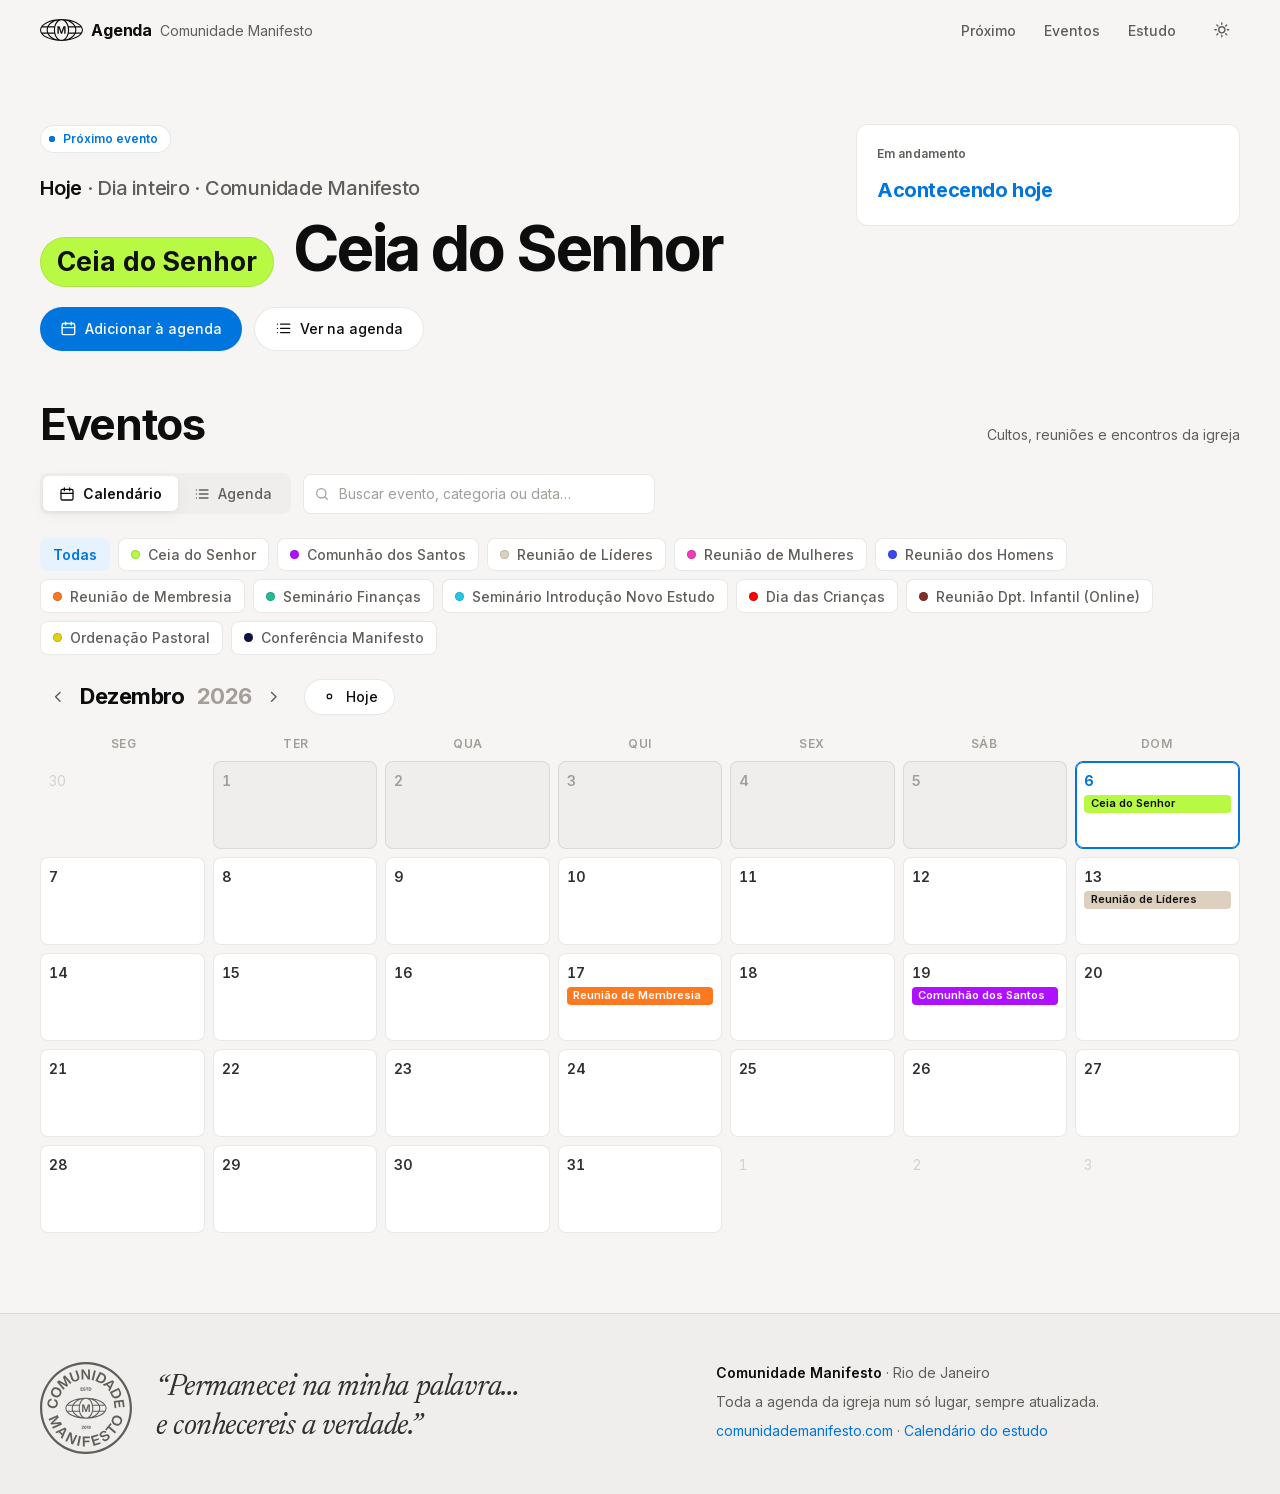
==== agenda/index.html @ 9344b68c "Adiciona agenda de eventos interativa da igreja Nova página em /agenda, no mesmo padrão visual e de " ====
<!doctype html>
<html lang="pt-BR" data-theme="light">
<head>
<meta charset="utf-8">
<meta name="viewport" content="width=device-width, initial-scale=1, viewport-fit=cover">
<title>Agenda de Eventos · Comunidade Manifesto</title>
<meta name="description" content="Agenda de eventos da Comunidade Manifesto: o próximo evento em destaque, o calendário do ano e a lista completa de encontros, cultos e reuniões da igreja.">
<meta name="theme-color" content="#f6f5f4" media="(prefers-color-scheme: light)">
<meta name="theme-color" content="#191919" media="(prefers-color-scheme: dark)">
<link rel="canonical" href="https://estudo.comunidademanifesto.com/agenda/">

<meta property="og:type" content="website">
<meta property="og:locale" content="pt_BR">
<meta property="og:site_name" content="Comunidade Manifesto">
<meta property="og:title" content="Agenda de Eventos · Comunidade Manifesto">
<meta property="og:description" content="O próximo evento em destaque, o calendário do ano e a lista completa de encontros da igreja.">
<meta property="og:url" content="https://estudo.comunidademanifesto.com/agenda/">
<meta name="twitter:card" content="summary">

<link rel="icon" href="../assets/favicon.svg" type="image/svg+xml">
<link rel="apple-touch-icon" href="../assets/favicon.svg">

<link rel="preload" href="../assets/fonts/inter-normal-latin.woff2" as="font" type="font/woff2" crossorigin>
<link rel="stylesheet" href="../assets/css/fonts.css">
<link rel="stylesheet" href="../assets/css/app.css">
<link rel="stylesheet" href="../assets/css/agenda.css">

<script>
  // Aplica o tema antes da primeira pintura, para não haver "flash".
  try {
    var t = localStorage.getItem('agenda:tema');
    if (!t) t = matchMedia('(prefers-color-scheme: dark)').matches ? 'dark' : 'light';
    document.documentElement.dataset.theme = t;
  } catch (e) {}
</script>
</head>

<body>
<a class="sr-only" href="#programa">Ir para a agenda</a>

<header class="head">
  <div class="wrap head__in">
    <a class="brand" href="./">
      <span class="brand__logo" aria-hidden="true"></span>
      <span class="brand__mark">Agenda</span>
      <span class="brand__sub">Comunidade Manifesto</span>
    </a>
    <nav class="nav" aria-label="Seções">
      <a href="#hero">Próximo</a>
      <a href="#programa">Eventos</a>
      <a href="../">Estudo</a>
    </nav>
    <button class="icon-btn theme-toggle" id="tema" type="button" aria-label="Alternar entre tema claro e escuro"></button>
  </div>
</header>

<main>
  <!-- Herói: o próximo evento, sempre em destaque -->
  <section class="hero" id="hero" aria-labelledby="heroLabel">
    <h2 class="sr-only" id="heroLabel">Próximo evento</h2>
  </section>

  <!-- Programa: calendário do mês + agenda cronológica -->
  <section class="programa" id="programa">
    <div class="wrap">
      <div class="section-head" data-reveal>
        <h2>Eventos</h2>
        <p>Cultos, reuniões e encontros da igreja</p>
      </div>

      <div class="toolbar">
        <div class="seg" role="tablist" aria-label="Modo de visualização">
          <span class="seg__pill" aria-hidden="true"></span>
          <button type="button" role="tab" data-view="calendario" aria-selected="true" aria-controls="panelCalendario">Calendário</button>
          <button type="button" role="tab" data-view="agenda" aria-selected="false" aria-controls="panelAgenda">Agenda</button>
        </div>

        <div class="search">
          <label class="sr-only" for="busca">Buscar por evento, categoria, data ou local</label>
          <input id="busca" type="search" autocomplete="off" spellcheck="false"
                 placeholder="Buscar evento, categoria ou data…">
          <button class="search__clear" id="limpar" type="button" aria-label="Limpar busca"></button>
        </div>
      </div>

      <div class="chips" id="toolCategorias" role="group" aria-label="Filtrar por categoria"></div>

      <div class="panel" id="panelCalendario" role="tabpanel" aria-label="Calendário" style="margin-top:var(--s-6)">
        <div id="calendario"></div>
      </div>

      <div class="panel" id="panelAgenda" role="tabpanel" aria-label="Agenda" hidden style="margin-top:var(--s-6)">
        <div id="agenda"></div>
      </div>
    </div>
  </section>
</main>

<footer class="foot">
  <div class="wrap foot__in">
    <div class="foot__brand">
      <a class="foot__selo" href="https://comunidademanifesto.com" aria-label="Comunidade Manifesto"></a>
      <p class="foot__word">“Permanecei na minha palavra… e conhecereis a verdade.”</p>
    </div>
    <div class="foot__meta">
      <p><strong>Comunidade Manifesto</strong> · Rio de Janeiro</p>
      <p>Toda a agenda da igreja num só lugar, sempre atualizada.</p>
      <p><a href="https://comunidademanifesto.com">comunidademanifesto.com</a> · <a href="../">Calendário do estudo</a></p>
    </div>
  </div>
</footer>

<script src="../data/agenda.js"></script>
<script src="../assets/js/agenda.js"></script>
</body>
</html>
---- assets/css/fonts.css ----
/* Fontes auto-hospedadas — sem dependência de CDN externo.
   Fraunces & Newsreader & Inter · SIL Open Font License 1.1 */

/* latin-ext */
@font-face {
  font-family: 'Inter';
  font-style: normal;
  font-weight: 400 700;
  font-display: swap;
  src: url(../fonts/inter-normal-latinext.woff2) format('woff2');
  unicode-range: U+0100-02BA, U+02BD-02C5, U+02C7-02CC, U+02CE-02D7, U+02DD-02FF, U+0304, U+0308, U+0329, U+1D00-1DBF, U+1E00-1E9F, U+1EF2-1EFF, U+2020, U+20A0-20AB, U+20AD-20C0, U+2113, U+2C60-2C7F, U+A720-A7FF;
}
/* latin */
@font-face {
  font-family: 'Inter';
  font-style: normal;
  font-weight: 400 700;
  font-display: swap;
  src: url(../fonts/inter-normal-latin.woff2) format('woff2');
  unicode-range: U+0000-00FF, U+0131, U+0152-0153, U+02BB-02BC, U+02C6, U+02DA, U+02DC, U+0304, U+0308, U+0329, U+2000-206F, U+20AC, U+2122, U+2191, U+2193, U+2212, U+2215, U+FEFF, U+FFFD;
}
/* latin-ext */
@font-face {
  font-family: 'Newsreader';
  font-style: italic;
  font-weight: 400;
  font-display: swap;
  src: url(../fonts/newsreader-italic-latinext.woff2) format('woff2');
  unicode-range: U+0100-02BA, U+02BD-02C5, U+02C7-02CC, U+02CE-02D7, U+02DD-02FF, U+0304, U+0308, U+0329, U+1D00-1DBF, U+1E00-1E9F, U+1EF2-1EFF, U+2020, U+20A0-20AB, U+20AD-20C0, U+2113, U+2C60-2C7F, U+A720-A7FF;
}
/* latin */
@font-face {
  font-family: 'Newsreader';
  font-style: italic;
  font-weight: 400;
  font-display: swap;
  src: url(../fonts/newsreader-italic-latin.woff2) format('woff2');
  unicode-range: U+0000-00FF, U+0131, U+0152-0153, U+02BB-02BC, U+02C6, U+02DA, U+02DC, U+0304, U+0308, U+0329, U+2000-206F, U+20AC, U+2122, U+2191, U+2193, U+2212, U+2215, U+FEFF, U+FFFD;
}
/* latin-ext */
@font-face {
  font-family: 'Newsreader';
  font-style: normal;
  font-weight: 400 600;
  font-display: swap;
  src: url(../fonts/newsreader-normal-latinext.woff2) format('woff2');
  unicode-range: U+0100-02BA, U+02BD-02C5, U+02C7-02CC, U+02CE-02D7, U+02DD-02FF, U+0304, U+0308, U+0329, U+1D00-1DBF, U+1E00-1E9F, U+1EF2-1EFF, U+2020, U+20A0-20AB, U+20AD-20C0, U+2113, U+2C60-2C7F, U+A720-A7FF;
}
/* latin */
@font-face {
  font-family: 'Newsreader';
  font-style: normal;
  font-weight: 400 600;
  font-display: swap;
  src: url(../fonts/newsreader-normal-latin.woff2) format('woff2');
  unicode-range: U+0000-00FF, U+0131, U+0152-0153, U+02BB-02BC, U+02C6, U+02DA, U+02DC, U+0304, U+0308, U+0329, U+2000-206F, U+20AC, U+2122, U+2191, U+2193, U+2212, U+2215, U+FEFF, U+FFFD;
}
---- assets/css/app.css ----
/* =============================================================================
   Estudo · Comunidade Manifesto
   Sistema visual derivado da linguagem do Notion: canvas off-white quente,
   superfícies brancas separadas por fios de 1px (nunca sombras), tipografia
   Inter com tracking negativo nos tamanhos grandes, um único azul estrutural
   e uma paleta de acentos que só decora — nunca pinta uma ação.
   ========================================================================== */

/* ---------- 1. Tokens ---------------------------------------------------- */

:root {
  color-scheme: light;

  /* Superfícies */
  --canvas:      #f6f5f4;
  --canvas-sunk: #efeeec;
  --surface:     #ffffff;
  --hairline:    rgba(0, 0, 0, 0.09);
  --hairline-firm: rgba(0, 0, 0, 0.16);
  --hover:       rgba(0, 0, 0, 0.035);

  /* Tinta — a hierarquia vem do alfa, não de novas cores */
  --ink:       rgba(0, 0, 0, 0.95);
  --ink-2:     #31302e;
  --ink-muted: #615d59;
  --ink-faint: #a39e98;

  /* O único acento estrutural */
  --blue:        #0075de;
  --blue-press:  #005bab;
  --blue-tint:   #e6f3fe;
  --on-blue:     #ffffff;

  /* Paleta decorativa — capítulos, ilustração. Nunca em botões. */
  --sticker-1: #ffb110;
  --sticker-2: #f64932;
  --sticker-3: #62aef0;
  --sticker-4: #2a9d99;
  --sticker-5: #d6b6f6;
  --sticker-6: #dd5b00;

  --font-ui: 'Inter', ui-sans-serif, system-ui, -apple-system, 'Segoe UI', Roboto, sans-serif;
  --font-serif: 'Newsreader', 'Iowan Old Style', Georgia, serif;

  /* Escala tipográfica (px do sistema, fluidificada onde precisa) */
  --t-caption: 0.75rem;   /* 12 */
  --t-sm:      0.875rem;  /* 14 */
  --t-base:    1rem;      /* 16 */
  --t-title:   1.25rem;   /* 20 */
  --t-h3:      1.375rem;  /* 22 */
  --t-h2:      clamp(1.5rem, 1.28rem + 0.95vw, 1.875rem);
  --t-h1:      clamp(1.85rem, 1.45rem + 1.8vw, 2.75rem);
  --t-display: clamp(2.1rem, 1.45rem + 3.1vw, 4rem);

  /* Espaço — base 4px */
  --s-1: 0.25rem; --s-2: 0.5rem;  --s-3: 0.75rem; --s-4: 1rem;
  --s-5: 1.25rem; --s-6: 1.5rem;  --s-7: 1.75rem; --s-8: 2rem;
  --s-10: 2.5rem; --s-12: 3rem;   --s-16: 4rem;   --s-20: 5rem;

  --r-xs: 4px; --r-sm: 6px; --r-md: 8px; --r-lg: 12px; --r-xl: 16px; --r-full: 9999px;

  --gut: clamp(1rem, 0.45rem + 2.4vw, 2.5rem);
  --page: 75rem;

  --ease: cubic-bezier(0.2, 0, 0.15, 1);
  --spring: cubic-bezier(0.34, 1.3, 0.64, 1);
  --dur: 200ms;

  /* Elevação: muitas camadas quase transparentes, nunca uma sombra dura */
  --lift-1: 0 0.2px 1px rgba(0,0,0,0.012), 0 0.8px 2.9px rgba(0,0,0,0.02),
            0 2px 7.8px rgba(0,0,0,0.027), 0 4px 18px rgba(0,0,0,0.04);
  --lift-2: 0 1px 2px rgba(0,0,0,0.03), 0 6px 16px rgba(0,0,0,0.05),
            0 23px 52px rgba(0,0,0,0.05);

  --z-head: 30;
  --z-tip: 60;
}

:root[data-theme='dark'] {
  color-scheme: dark;

  --canvas:      #191919;
  --canvas-sunk: #141414;
  --surface:     #232323;
  --hairline:    rgba(255, 255, 255, 0.11);
  --hairline-firm: rgba(255, 255, 255, 0.22);
  --hover:       rgba(255, 255, 255, 0.055);

  --ink:       rgba(255, 255, 255, 0.92);
  --ink-2:     #d6d3ce;
  --ink-muted: #9b958d;
  --ink-faint: #6f6960;

  --blue:       #4a9eeb;
  --blue-press: #6cb3f2;
  --blue-tint:  rgba(74, 158, 235, 0.16);
  --on-blue:    #10161d;

  --lift-1: 0 1px 2px rgba(0,0,0,0.3), 0 4px 14px rgba(0,0,0,0.28);
  --lift-2: 0 2px 6px rgba(0,0,0,0.4), 0 18px 44px rgba(0,0,0,0.42);
}

/* ---------- 2. Base ------------------------------------------------------ */

*, *::before, *::after { box-sizing: border-box; }
[hidden] { display: none !important; }

html {
  -webkit-text-size-adjust: 100%;
  scroll-behavior: smooth;
  scroll-padding-top: 5.5rem;
}

body {
  margin: 0;
  background: var(--canvas);
  color: var(--ink);
  font-family: var(--font-ui);
  font-size: var(--t-base);
  line-height: 1.5;
  font-feature-settings: 'lnum' 1;
  -webkit-font-smoothing: antialiased;
  text-rendering: optimizeLegibility;
  overflow-x: hidden;
}

h1, h2, h3, h4 { margin: 0; font-weight: 700; line-height: 1.15; text-wrap: balance; }
p { margin: 0; text-wrap: pretty; }
ul, ol { margin: 0; padding: 0; list-style: none; }
img { display: block; max-width: 100%; height: auto; }
svg { display: block; }
button, input { font: inherit; color: inherit; }

button {
  background: none;
  border: 0;
  padding: 0;
  cursor: pointer;
  text-align: inherit;
  color: inherit;
}

a { color: inherit; }

:focus-visible {
  outline: 2px solid var(--blue);
  outline-offset: 2px;
  border-radius: var(--r-xs);
}

::selection { background: var(--blue-tint); color: var(--ink); }

/* ---------- 3. Utilitários ---------------------------------------------- */

.wrap { width: min(100% - var(--gut) * 2, var(--page)); margin-inline: auto; }

.eyebrow {
  font-size: var(--t-caption);
  font-weight: 600;
  letter-spacing: 0.01em;
  color: var(--ink-muted);
}

.sr-only {
  position: absolute;
  width: 1px; height: 1px;
  padding: 0; margin: -1px;
  overflow: hidden;
  clip-path: inset(50%);
  white-space: nowrap;
}

.num { font-variant-numeric: tabular-nums; }

[data-reveal] {
  opacity: 0;
  transform: translateY(10px);
  transition: opacity 560ms var(--ease), transform 560ms var(--ease);
  transition-delay: var(--reveal-delay, 0ms);
}
[data-reveal].is-in { opacity: 1; transform: none; }

/* Pílula de destaque — o gesto tipográfico da referência */
.pill-num {
  display: inline-grid;
  place-items: center;
  min-width: 1.9em;
  padding: 0.06em 0.42em;
  border-radius: var(--r-full);
  background: var(--sticker-1);
  color: #000;
  font-weight: 700;
  font-variant-numeric: tabular-nums;
  line-height: 1.28;
}
.pill-num[data-c='2'] { background: var(--sticker-2); color: #fff; }
.pill-num[data-c='3'] { background: var(--sticker-3); color: #000; }
.pill-num[data-c='4'] { background: var(--sticker-4); color: #fff; }
.pill-num[data-c='5'] { background: var(--sticker-5); color: #000; }
.pill-num[data-c='6'] { background: var(--sticker-6); color: #fff; }

/* ---------- 4. Cabeçalho ------------------------------------------------- */

.head {
  position: sticky;
  top: 0;
  z-index: var(--z-head);
  background: color-mix(in srgb, var(--canvas) 86%, transparent);
  backdrop-filter: blur(12px) saturate(1.4);
  -webkit-backdrop-filter: blur(12px) saturate(1.4);
  transition: box-shadow var(--dur) var(--ease);
}
.head.is-stuck { box-shadow: var(--lift-1); }

.head__in {
  display: flex;
  align-items: center;
  gap: var(--s-4);
  min-height: 3.75rem;
}

.brand {
  display: flex;
  align-items: center;
  gap: var(--s-2);
  margin-right: auto;
  text-decoration: none;
  min-width: 0;
}
/* A marca é servida como máscara: assim ela herda a cor da tinta e funciona
   nos dois temas a partir de um único arquivo. */
.brand__logo {
  width: 2.7rem;
  aspect-ratio: 1038 / 525;
  flex: none;
  background: currentColor;
  -webkit-mask: url(../img/marca.svg) center / contain no-repeat;
  mask: url(../img/marca.svg) center / contain no-repeat;
}
.brand__mark {
  font-size: var(--t-base);
  font-weight: 700;
  letter-spacing: -0.014em;
  white-space: nowrap;
}
.brand__sub {
  font-size: var(--t-sm);
  color: var(--ink-muted);
  white-space: nowrap;
}
@media (max-width: 46rem) { .brand__sub { display: none; } }

.nav { display: flex; gap: var(--s-1); }

.nav a {
  padding: var(--s-2) var(--s-3);
  border-radius: var(--r-md);
  font-size: var(--t-sm);
  font-weight: 500;
  color: var(--ink-muted);
  text-decoration: none;
  white-space: nowrap;
  transition: background var(--dur) var(--ease), color var(--dur) var(--ease);
}
.nav a:hover { background: var(--hover); color: var(--ink); }

@media (max-width: 30rem) {
  .nav a { padding: var(--s-2); font-size: var(--t-caption); }
}

.icon-btn {
  display: grid;
  place-items: center;
  width: 2.25rem; height: 2.25rem;
  border-radius: var(--r-md);
  color: var(--ink-muted);
  flex: none;
  transition: background var(--dur) var(--ease), color var(--dur) var(--ease);
}
.icon-btn:hover { background: var(--hover); color: var(--ink); }
.icon-btn svg { width: 1.1rem; height: 1.1rem; }
.icon-btn:disabled { opacity: 0.3; cursor: not-allowed; }
.icon-btn:disabled:hover { background: none; }

.theme-toggle .moon { display: none; }
:root[data-theme='dark'] .theme-toggle .sun { display: none; }
:root[data-theme='dark'] .theme-toggle .moon { display: block; }

/* ---------- 5. Botões ---------------------------------------------------- */

.btn {
  display: inline-flex;
  align-items: center;
  justify-content: center;
  gap: var(--s-2);
  min-height: 2.75rem;
  padding: 0 var(--s-5);
  border-radius: var(--r-full);
  font-size: var(--t-sm);
  font-weight: 500;
  text-decoration: none;
  white-space: nowrap;
  transition: background var(--dur) var(--ease), color var(--dur) var(--ease),
              border-color var(--dur) var(--ease), transform 120ms var(--ease);
}
.btn:active { transform: scale(0.97); }
.btn svg { width: 1.05rem; height: 1.05rem; flex: none; }

.btn--primary { background: var(--blue); color: var(--on-blue); }
.btn--primary:hover { background: var(--blue-press); }

.btn--ghost { background: var(--blue-tint); color: var(--blue); }
.btn--ghost:hover { background: color-mix(in srgb, var(--blue-tint) 70%, var(--blue) 12%); }

.btn--quiet {
  background: var(--surface);
  color: var(--ink);
  border: 1px solid var(--hairline);
}
.btn--quiet:hover { background: var(--hover); }

@media (max-width: 30rem) { .btn { width: 100%; } }

/* ---------- 6. Herói: a próxima aula ------------------------------------- */

.hero { padding: var(--s-12) 0 var(--s-10); }
@media (min-width: 62rem) { .hero { padding: var(--s-16) 0 var(--s-12); } }

.hero__grid { display: grid; gap: var(--s-8); }
@media (min-width: 64rem) {
  .hero__grid {
    grid-template-columns: minmax(0, 1.6fr) minmax(17rem, 0.8fr);
    gap: var(--s-12);
    align-items: start;
  }
}

.hero__tag {
  display: inline-flex;
  align-items: center;
  gap: var(--s-2);
  padding: var(--s-1) var(--s-3) var(--s-1) var(--s-2);
  margin-bottom: var(--s-5);
  border-radius: var(--r-full);
  background: var(--surface);
  border: 1px solid var(--hairline);
  font-size: var(--t-caption);
  font-weight: 600;
  color: var(--blue);
}
.hero__tag .dot { position: relative; width: 6px; height: 6px; border-radius: 50%; background: var(--blue); flex: none; }
.hero__tag .dot::after {
  content: '';
  position: absolute; inset: 0;
  border-radius: 50%;
  background: var(--blue);
  animation: ping 2.4s var(--ease) infinite;
}
@keyframes ping {
  0% { transform: scale(1); opacity: 0.6; }
  70%, 100% { transform: scale(3.2); opacity: 0; }
}

.hero__date {
  font-size: var(--t-title);
  font-weight: 500;
  letter-spacing: -0.012em;
  color: var(--ink-muted);
  margin-bottom: var(--s-3);
}
.hero__date b { color: var(--ink); font-weight: 600; }

.hero__title {
  display: flex;
  flex-wrap: wrap;
  align-items: baseline;
  gap: 0.3em;
  font-size: var(--t-display);
  font-weight: 700;
  line-height: 1.05;
  letter-spacing: -0.038em;
  margin-bottom: var(--s-5);
}
.hero__title .pill-num { font-size: 0.62em; transform: translateY(-0.08em); }
.hero__title em { font-style: normal; color: var(--ink-faint); font-weight: 600; }

.hero__resumo {
  font-family: var(--font-serif);
  font-size: 1.125rem;
  line-height: 1.56;
  color: var(--ink-2);
  max-width: 60ch;
  margin-bottom: var(--s-6);
}

.hero__topicos {
  display: flex;
  flex-wrap: wrap;
  gap: var(--s-2);
  margin-bottom: var(--s-7);
  max-width: 62ch;
}
.hero__topicos li {
  padding: var(--s-1) var(--s-3);
  border-radius: var(--r-full);
  background: var(--surface);
  border: 1px solid var(--hairline);
  font-size: var(--t-caption);
  color: var(--ink-muted);
}

.hero__actions { display: flex; flex-wrap: wrap; gap: var(--s-3); }

.hero__side { display: grid; gap: var(--s-5); }

/* Contagem regressiva */
.countdown {
  display: grid;
  gap: var(--s-3);
  padding: var(--s-5);
  border-radius: var(--r-lg);
  background: var(--surface);
  border: 1px solid var(--hairline);
}
.countdown__clock { display: flex; gap: var(--s-6); }
.countdown__n {
  display: block;
  font-size: 1.875rem;
  font-weight: 700;
  line-height: 1;
  letter-spacing: -0.035em;
  font-variant-numeric: tabular-nums;
}
.countdown__u {
  display: block;
  margin-top: var(--s-1);
  font-size: var(--t-caption);
  color: var(--ink-faint);
}
.countdown__live { font-size: var(--t-title); font-weight: 700; color: var(--blue); letter-spacing: -0.02em; }

/* Cartão do livro em estudo */
.booklet {
  display: grid;
  gap: var(--s-4);
  padding: var(--s-5);
  border-radius: var(--r-lg);
  background: var(--surface);
  border: 1px solid var(--hairline);
}
.booklet__top { display: flex; gap: var(--s-4); align-items: flex-start; }

/* A capa se apoia na página como um exemplar de verdade */
.booklet__capa {
  width: 7rem;
  aspect-ratio: 696 / 1000;
  flex: none;
  object-fit: cover;
  border-radius: 3px;
  background: var(--canvas-sunk);
  box-shadow: 0 1px 2px rgba(0,0,0,0.10), 0 8px 20px -6px rgba(0,0,0,0.28);
}
:root[data-theme='dark'] .booklet__capa {
  box-shadow: 0 1px 2px rgba(0,0,0,0.5), 0 10px 24px -6px rgba(0,0,0,0.7);
}

.booklet__ident { display: grid; gap: 0.15rem; align-content: start; min-width: 0; }
.booklet__ident .eyebrow { margin-bottom: var(--s-2); }
.booklet__title {
  font-size: var(--t-title);
  font-weight: 700;
  letter-spacing: -0.018em;
  line-height: 1.2;
}
.booklet__sub {
  font-family: var(--font-serif);
  font-size: var(--t-sm);
  line-height: 1.35;
  color: var(--ink-muted);
}
.booklet__author { font-size: var(--t-sm); font-weight: 500; color: var(--ink-2); margin-top: var(--s-2); }
.booklet__quote {
  font-family: var(--font-serif);
  font-size: var(--t-base);
  line-height: 1.5;
  color: var(--ink-2);
  padding-left: var(--s-4);
  border-left: 2px solid var(--sticker-1);
}

.booklet__ver {
  justify-self: start;
  display: inline-flex;
  align-items: center;
  gap: var(--s-2);
  font-size: var(--t-sm);
  font-weight: 600;
  color: var(--blue);
  padding: var(--s-2) 0;
  transition: gap var(--dur) var(--ease);
}
.booklet__ver svg { width: 1rem; height: 1rem; transition: transform var(--dur) var(--ease); }
.booklet__ver:hover { gap: calc(var(--s-2) + 3px); }
.booklet__ver:hover svg { transform: translateX(2px); }

.meter { display: grid; gap: var(--s-2); }
.meter__track { height: 4px; border-radius: var(--r-full); background: var(--canvas-sunk); overflow: hidden; }
.meter__fill { height: 100%; width: 0; border-radius: var(--r-full); background: var(--blue); transition: width 900ms var(--ease) 250ms; }
.meter__text { font-size: var(--t-caption); color: var(--ink-faint); }

/* ---------- 7. Programa: cabeçalho e ferramentas ------------------------- */

.programa { padding-bottom: var(--s-20); }

.section-head {
  display: flex;
  align-items: baseline;
  justify-content: space-between;
  gap: var(--s-4);
  flex-wrap: wrap;
  margin-bottom: var(--s-6);
}
.section-head h2 { font-size: var(--t-h1); letter-spacing: -0.03em; }
.section-head p { font-size: var(--t-sm); color: var(--ink-muted); }

/* Estante: encontrar um estudo pelo título/livro antes de filtrar por data ou tema */
.estudos { margin-bottom: var(--s-6); }
.estudos__head {
  display: flex;
  align-items: center;
  justify-content: space-between;
  gap: var(--s-3);
  margin-bottom: var(--s-3);
}
.estudos__head .eyebrow { margin-bottom: 0; }
.chip--tudo { flex: none; }

.estudos__grade {
  display: grid;
  grid-template-columns: repeat(auto-fill, minmax(15rem, 1fr));
  gap: var(--s-3);
}

.estudo-card {
  display: flex;
  align-items: center;
  gap: var(--s-4);
  padding: var(--s-4);
  border: 1px solid var(--hairline);
  border-radius: var(--r-lg);
  background: var(--surface);
  text-align: left;
  transition: background var(--dur) var(--ease), border-color var(--dur) var(--ease);
}
.estudo-card:hover { background: var(--hover); }
.estudo-card.is-ativo {
  background: var(--blue-tint);
  border-color: transparent;
}

.estudo-card__capa {
  width: 3.4rem;
  aspect-ratio: 696 / 1000;
  flex: none;
  object-fit: cover;
  border-radius: 3px;
  background: var(--canvas-sunk);
  box-shadow: 0 1px 2px rgba(0,0,0,0.10), 0 4px 10px -4px rgba(0,0,0,0.28);
}
:root[data-theme='dark'] .estudo-card__capa {
  box-shadow: 0 1px 2px rgba(0,0,0,0.5), 0 6px 14px -4px rgba(0,0,0,0.7);
}
.estudo-card__capa--foto {
  width: 3.4rem;
  aspect-ratio: 1;
  border-radius: var(--r-md);
  box-shadow: none;
  object-fit: cover;
}
.estudo-card__capa--vazia {
  width: 3.4rem;
  aspect-ratio: 1;
  display: grid;
  place-items: center;
  border-radius: var(--r-md);
  background: var(--canvas-sunk);
  color: var(--ink-faint);
}
.estudo-card__capa--vazia svg { width: 1.3rem; height: 1.3rem; }

.estudo-card__corpo { display: grid; gap: 0.15rem; min-width: 0; }
.estudo-card__titulo {
  font-size: var(--t-base);
  font-weight: 700;
  letter-spacing: -0.01em;
  line-height: 1.25;
  overflow: hidden;
  display: -webkit-box;
  -webkit-line-clamp: 2;
  -webkit-box-orient: vertical;
}
.estudo-card__autor { font-size: var(--t-caption); color: var(--ink-muted); }
.estudo-card__stats { font-size: var(--t-caption); color: var(--ink-faint); margin-top: 0.15rem; }
.estudo-card .badge { margin-top: var(--s-2); }

.toolbar {
  display: flex;
  flex-wrap: wrap;
  gap: var(--s-3);
  align-items: center;
  margin-bottom: var(--s-6);
}

/* Segmentado com indicador deslizante */
.seg {
  position: relative;
  display: inline-flex;
  padding: 3px;
  border-radius: var(--r-md);
  background: var(--canvas-sunk);
  flex: none;
}
.seg__pill {
  position: absolute;
  top: 3px; bottom: 3px; left: 3px;
  border-radius: var(--r-sm);
  background: var(--surface);
  box-shadow: var(--lift-1);
  transition: transform 320ms var(--spring), width 320ms var(--spring);
  pointer-events: none;
}
.seg button {
  position: relative;
  z-index: 1;
  display: inline-flex;
  align-items: center;
  gap: var(--s-2);
  min-height: 2.15rem;
  padding: 0 var(--s-4);
  border-radius: var(--r-sm);
  font-size: var(--t-sm);
  font-weight: 500;
  color: var(--ink-muted);
  transition: color var(--dur) var(--ease);
}
.seg button svg { width: 1rem; height: 1rem; }
.seg button:hover { color: var(--ink); }
.seg button[aria-selected='true'] { color: var(--ink); font-weight: 600; }

.search { position: relative; flex: 1 1 12rem; min-width: 0; max-width: 22rem; }
.search > svg {
  position: absolute;
  left: 0.7rem; top: 50%;
  transform: translateY(-50%);
  width: 1rem; height: 1rem;
  color: var(--ink-faint);
  pointer-events: none;
}
.search input {
  width: 100%;
  min-height: 2.5rem;
  padding: 0 2.25rem 0 2.2rem;
  border: 1px solid var(--hairline);
  border-radius: var(--r-md);
  background: var(--surface);
  font-size: var(--t-sm);
  transition: border-color var(--dur) var(--ease), box-shadow var(--dur) var(--ease);
}
.search input::placeholder { color: var(--ink-faint); }
.search input::-webkit-search-cancel-button { display: none; }
.search input:focus { outline: none; border-color: var(--blue); box-shadow: 0 0 0 3px var(--blue-tint); }
.search__clear {
  position: absolute;
  right: 0.35rem; top: 50%;
  transform: translateY(-50%);
  display: none;
  place-items: center;
  width: 1.75rem; height: 1.75rem;
  border-radius: var(--r-sm);
  color: var(--ink-faint);
}
.search__clear:hover { background: var(--hover); color: var(--ink); }
.search.has-value .search__clear { display: grid; }

.chips { display: flex; flex-wrap: wrap; gap: var(--s-2); }
.chip {
  min-height: 2.1rem;
  padding: 0 var(--s-3);
  border: 1px solid var(--hairline);
  border-radius: var(--r-md);
  background: var(--surface);
  font-size: var(--t-sm);
  font-weight: 500;
  color: var(--ink-muted);
  transition: background var(--dur) var(--ease), color var(--dur) var(--ease), border-color var(--dur) var(--ease);
}
.chip:hover { background: var(--hover); color: var(--ink); }
.chip[aria-pressed='true'] {
  background: var(--blue-tint);
  border-color: transparent;
  color: var(--blue);
  font-weight: 600;
}

@media (max-width: 40rem) {
  .toolbar { gap: var(--s-2); }
  .seg { width: 100%; }
  .seg button { flex: 1; justify-content: center; }
  .search { flex-basis: 100%; max-width: none; }
  .chips { width: 100%; overflow-x: auto; flex-wrap: nowrap; padding-bottom: 2px; scrollbar-width: none; }
  .chips::-webkit-scrollbar { display: none; }
  .chip { flex: none; }
}

/* ---------- 8. Agenda ---------------------------------------------------- */

.past-toggle {
  display: flex;
  align-items: center;
  gap: var(--s-3);
  width: 100%;
  padding: var(--s-3) var(--s-2);
  margin-bottom: var(--s-2);
  border-radius: var(--r-md);
  font-size: var(--t-sm);
  font-weight: 500;
  color: var(--ink-muted);
  transition: background var(--dur) var(--ease), color var(--dur) var(--ease);
}
.past-toggle:hover { background: var(--hover); color: var(--ink); }
.past-toggle__chev {
  display: grid; place-items: center;
  width: 1.5rem; height: 1.5rem; flex: none;
  border-radius: 50%;
  background: var(--canvas-sunk);
  transition: transform 300ms var(--spring);
}
.past-toggle__chev svg { width: 0.9rem; height: 0.9rem; }
.past-toggle[aria-expanded='true'] .past-toggle__chev { transform: rotate(180deg); }
.past-toggle__rule { flex: 1; height: 1px; background: var(--hairline); }

.month-group { margin-bottom: var(--s-8); }
.month-group__label {
  display: flex;
  align-items: baseline;
  gap: var(--s-2);
  padding: var(--s-2) var(--s-2) var(--s-3);
  font-size: var(--t-sm);
  font-weight: 600;
  letter-spacing: 0.01em;
  color: var(--ink-muted);
  text-transform: capitalize;
}
.month-group__label span { color: var(--ink-faint); font-weight: 400; }

/* Linhas no espírito de uma base de dados do Notion */
.enc { border-top: 1px solid var(--hairline); scroll-margin-top: 5.5rem; }
.month-group .enc:last-of-type { border-bottom: 1px solid var(--hairline); }

.enc__btn {
  display: grid;
  grid-template-columns: 3.25rem minmax(0, 1fr) auto;
  gap: 0 var(--s-4);
  align-items: center;
  width: 100%;
  min-height: 4rem;
  padding: var(--s-3) var(--s-2);
  border-radius: var(--r-md);
  transition: background var(--dur) var(--ease);
}
.enc__btn:hover { background: var(--hover); }

.enc__day { text-align: center; }
.enc__day b {
  display: block;
  font-size: 1.375rem;
  font-weight: 700;
  line-height: 1.1;
  letter-spacing: -0.03em;
  font-variant-numeric: tabular-nums;
}
.enc__day small { display: block; font-size: var(--t-caption); color: var(--ink-faint); }

.enc__main { min-width: 0; }
.enc__title {
  display: flex;
  align-items: baseline;
  gap: 0.45em;
  font-size: var(--t-base);
  font-weight: 600;
  letter-spacing: -0.008em;
  line-height: 1.3;
}
.enc__title .pill-num { font-size: 0.78em; flex: none; }
.enc__title span { overflow: hidden; text-overflow: ellipsis; display: -webkit-box; -webkit-line-clamp: 2; -webkit-box-orient: vertical; }
.enc__sub {
  display: flex;
  flex-wrap: wrap;
  align-items: center;
  gap: var(--s-1) var(--s-3);
  margin-top: 0.2rem;
  font-size: var(--t-caption);
  color: var(--ink-faint);
}
.enc__sub .sep { opacity: 0.5; }

.enc__aside { display: flex; align-items: center; gap: var(--s-2); }

.badge {
  display: inline-flex;
  align-items: center;
  gap: var(--s-1);
  padding: 0.15rem var(--s-2);
  border-radius: var(--r-full);
  font-size: var(--t-caption);
  font-weight: 600;
  white-space: nowrap;
}
.badge svg { width: 0.8rem; height: 0.8rem; }
.badge--next  { background: var(--blue); color: var(--on-blue); }
.badge--video { background: var(--blue-tint); color: var(--blue); }
.badge--concluido { background: var(--canvas-sunk); color: var(--ink-muted); }

.enc__chev { color: var(--ink-faint); flex: none; transition: transform 300ms var(--spring), color var(--dur) var(--ease); }
.enc__chev svg { width: 1.1rem; height: 1.1rem; }
.enc.is-open .enc__chev { transform: rotate(180deg); color: var(--ink); }

.enc--past .enc__title { color: var(--ink-2); font-weight: 500; }
.enc--past .enc__day b { color: var(--ink-faint); }
.enc--next .enc__day b { color: var(--blue); }
.enc--tbd .enc__title { color: var(--ink-faint); font-weight: 500; }

@media (max-width: 40rem) {
  .enc__btn { grid-template-columns: 2.6rem minmax(0, 1fr) auto; gap: 0 var(--s-3); }
  .enc__day b { font-size: 1.2rem; }
  .badge--video span { display: none; }
  .badge--next { padding: 0.15rem var(--s-2); }
}

/* Acordeão fluido */
.enc__body { display: grid; grid-template-rows: 0fr; transition: grid-template-rows 340ms var(--ease); }
.enc.is-open .enc__body { grid-template-rows: 1fr; }
.enc__body > div { overflow: hidden; }

.enc__inner {
  display: grid;
  gap: var(--s-6);
  padding: var(--s-2) var(--s-2) var(--s-8) 4.5rem;
  opacity: 0;
  transform: translateY(-4px);
  transition: opacity 260ms var(--ease) 40ms, transform 260ms var(--ease) 40ms;
}
.enc.is-open .enc__inner { opacity: 1; transform: none; }
@media (min-width: 58rem) {
  .enc__inner { grid-template-columns: minmax(0, 1fr) minmax(0, 1.05fr); align-items: start; }
}
@media (max-width: 40rem) { .enc__inner { padding-left: var(--s-2); } }

.enc__resumo {
  font-family: var(--font-serif);
  font-size: 1.0625rem;
  line-height: 1.62;
  color: var(--ink-2);
  max-width: 62ch;
}
.enc__empty { font-size: var(--t-sm); color: var(--ink-faint); font-style: italic; }

.topicos { margin-top: var(--s-5); display: grid; gap: var(--s-2); }
.topicos li {
  display: grid;
  grid-template-columns: 1.35rem 1fr;
  align-items: baseline;
  font-size: var(--t-sm);
  color: var(--ink-2);
}
.topicos { counter-reset: t; }
.topicos li::before {
  content: counter(t, decimal-leading-zero);
  counter-increment: t;
  font-size: var(--t-caption);
  font-variant-numeric: tabular-nums;
  color: var(--ink-faint);
}

.enc__facts {
  display: flex;
  flex-wrap: wrap;
  gap: var(--s-3) var(--s-8);
  margin-top: var(--s-6);
  padding-top: var(--s-4);
  border-top: 1px solid var(--hairline);
}
.fact dt { font-size: var(--t-caption); color: var(--ink-faint); margin-bottom: 0.1rem; }
.fact dd { margin: 0; font-size: var(--t-sm); font-weight: 500; }

.enc__links { display: flex; flex-wrap: wrap; gap: var(--s-2); margin-top: var(--s-6); }

/* ---------- 9. Player ---------------------------------------------------- */

.player { display: grid; gap: var(--s-2); }

.player__frame {
  position: relative;
  aspect-ratio: 16 / 9;
  border-radius: var(--r-lg);
  overflow: hidden;
  background: #0d0d0d;
  border: 1px solid var(--hairline);
}
.player__frame iframe { position: absolute; inset: 0; width: 100%; height: 100%; border: 0; }

.player__poster { position: absolute; inset: 0; width: 100%; cursor: pointer; border: 0; padding: 0; }
.player__poster img {
  position: absolute; inset: 0;
  width: 100%; height: 100%;
  object-fit: cover;
  transition: transform 600ms var(--ease), filter var(--dur) var(--ease);
  filter: brightness(0.72) saturate(0.9);
}
.player__poster::after {
  content: '';
  position: absolute; inset: 0;
  background: linear-gradient(180deg, rgba(0,0,0,0.05), rgba(0,0,0,0.45));
}
.player__poster:hover img { transform: scale(1.035); filter: brightness(0.62) saturate(1); }

/* Quando o cartaz é a capa publicada no YouTube, escurece bem menos: a arte
   foi feita para ser vista, e o botão de play já tem disco branco por trás. */
.player__poster--capa img { filter: brightness(0.92) saturate(1); }
.player__poster--capa:hover img { filter: brightness(0.8) saturate(1); }
.player__poster--capa::after { background: linear-gradient(180deg, transparent 55%, rgba(0,0,0,0.3)); }
/* A capa pode ser clara, então o rótulo ganha um apoio próprio em vez de
   depender só da sombra do texto. */
.player__poster--capa .player__hint {
  padding: 0.25rem 0.7rem;
  border-radius: var(--r-full);
  background: rgba(0, 0, 0, 0.55);
  backdrop-filter: blur(3px);
  -webkit-backdrop-filter: blur(3px);
  text-shadow: none;
}

.player__cta {
  position: absolute;
  inset: 0;
  z-index: 1;
  display: grid;
  place-items: center;
  align-content: center;
  gap: var(--s-3);
  color: #fff;
}
.player__play {
  display: grid;
  place-items: center;
  width: 3.5rem; height: 3.5rem;
  border-radius: 50%;
  background: rgba(255, 255, 255, 0.94);
  color: #111;
  transition: transform 260ms var(--spring), background var(--dur) var(--ease);
}
.player__play svg { width: 1.15rem; height: 1.15rem; margin-left: 2px; }
.player__poster:hover .player__play { transform: scale(1.08); background: #fff; }
.player__hint { font-size: var(--t-sm); font-weight: 600; text-shadow: 0 1px 6px rgba(0,0,0,0.4); }

/* Visor da gravação — dá ao player do Drive o espaço que ele precisa */
.lb {
  width: min(94vw, 1180px);
  max-width: none;
  padding: 0;
  border: 0;
  border-radius: var(--r-xl);
  background: #101010;
  color: #f2f2f2;
  box-shadow: var(--lift-2);
  overflow: hidden;
}
.lb::backdrop {
  background: rgba(0, 0, 0, 0.74);
  backdrop-filter: blur(4px);
  -webkit-backdrop-filter: blur(4px);
}
.lb[open] { animation: lb-in 220ms var(--ease); }
@keyframes lb-in { from { opacity: 0; transform: translateY(10px) scale(0.99); } }

.lb__bar {
  display: flex;
  align-items: center;
  justify-content: space-between;
  gap: var(--s-4);
  padding: var(--s-3) var(--s-3) var(--s-3) var(--s-5);
}
.lb__titulo {
  font-size: var(--t-sm);
  font-weight: 600;
  letter-spacing: -0.005em;
  overflow: hidden;
  text-overflow: ellipsis;
  white-space: nowrap;
}
.lb__acoes { display: flex; align-items: center; gap: var(--s-1); flex: none; }
.lb .icon-btn { color: #8d8d8d; }
.lb .icon-btn:hover { background: rgba(255, 255, 255, 0.1); color: #fff; }
.lb__drive svg { width: 1rem; height: 1rem; }

.lb__frame { position: relative; aspect-ratio: 16 / 9; background: #000; }
.lb__frame iframe { position: absolute; inset: 0; width: 100%; height: 100%; border: 0; }

/* Só faz sentido onde há toque e a tela é estreita */
.lb__dica { display: none; }
@media (hover: none) and (max-width: 46rem) {
  .lb__dica {
    display: block;
    padding: var(--s-4) var(--s-5);
    text-align: center;
    font-size: var(--t-caption);
    line-height: 1.5;
    color: #9a9a9a;
  }
}

/* Em telas estreitas o iframe recebe toda a altura livre. Numa moldura de
   16:9 o player do Drive fica com ~220px para desenhar vídeo e controles ao
   mesmo tempo — e é aí que ele empurra a barra de progresso para o topo e
   esconde os botões. Com a altura inteira ele volta ao layout normal, com o
   vídeo centralizado e os controles embaixo. */
@media (max-width: 46rem) {
  .lb {
    width: 100vw;
    height: 100dvh;
    max-height: none;
    border-radius: 0;
    display: flex;
    flex-direction: column;
  }
  .lb__bar { flex: none; }
  .lb__dica { flex: none; }

  /* Só o Drive precisa desse esticão. O YouTube fica melhor em 16:9, com os
     controles sobrepostos ao vídeo e sem tarjas pretas enormes em volta. */
  .lb { justify-content: center; }
  .lb[data-tipo='drive'] .lb__frame { flex: 1 1 auto; aspect-ratio: auto; min-height: 0; }
}

.player__foot {
  display: flex;
  align-items: center;
  justify-content: space-between;
  gap: var(--s-4);
  font-size: var(--t-caption);
  color: var(--ink-faint);
}
.player__foot a { color: var(--blue); text-decoration: none; font-weight: 500; }
.player__foot a:hover { text-decoration: underline; }

/* Sem gravação: mostra a foto do capítulo com uma nota */
.media { display: grid; gap: var(--s-2); }
.media__frame {
  position: relative;
  aspect-ratio: 16 / 9;
  border-radius: var(--r-lg);
  overflow: hidden;
  border: 1px solid var(--hairline);
  background: var(--canvas-sunk);
}
.media__frame img { width: 100%; height: 100%; object-fit: cover; }
.media__note { font-size: var(--t-caption); color: var(--ink-faint); }

.media--none {
  display: grid;
  place-items: center;
  align-content: center;
  gap: var(--s-2);
  aspect-ratio: 16 / 9;
  border-radius: var(--r-lg);
  border: 1px dashed var(--hairline-firm);
  padding: var(--s-5);
  text-align: center;
  color: var(--ink-faint);
}
.media--none svg { width: 1.5rem; height: 1.5rem; opacity: 0.7; }
.media--none p { font-size: var(--t-sm); max-width: 28ch; }

/* ---------- 10. Calendário: só os dias de estudo -------------------------- */

.cal__top {
  display: flex;
  align-items: center;
  justify-content: space-between;
  gap: var(--s-4);
  flex-wrap: wrap;
  margin-bottom: var(--s-6);
}
.yearpick { display: inline-flex; align-items: center; gap: var(--s-1); }
.yearpick__y {
  min-width: 4rem;
  text-align: center;
  font-size: var(--t-h3);
  font-weight: 700;
  letter-spacing: -0.025em;
  font-variant-numeric: tabular-nums;
}

.legend { display: flex; flex-wrap: wrap; gap: var(--s-2) var(--s-5); font-size: var(--t-caption); color: var(--ink-muted); }
.legend span { display: inline-flex; align-items: center; gap: var(--s-2); }
.legend i { width: 10px; height: 10px; border-radius: 3px; flex: none; }
.legend .k-next   { background: var(--blue); }
.legend .k-video  { background: var(--blue-tint); box-shadow: inset 0 0 0 1px var(--blue); }
.legend .k-past   { background: var(--canvas-sunk); box-shadow: inset 0 0 0 1px var(--hairline); }
.legend .k-future { box-shadow: inset 0 0 0 1px var(--hairline-firm); }

.cal__grid {
  display: grid;
  gap: var(--s-4);
  grid-template-columns: repeat(auto-fill, minmax(15.5rem, 1fr));
  align-items: start;
}

.mon {
  padding: var(--s-4);
  border-radius: var(--r-lg);
  background: var(--surface);
  border: 1px solid var(--hairline);
}
.mon__name {
  font-size: var(--t-sm);
  font-weight: 600;
  letter-spacing: -0.005em;
  margin-bottom: var(--s-3);
}
.mon__name > span { text-transform: capitalize; }
.mon__name b { color: var(--ink-faint); font-weight: 400; margin-left: var(--s-2); }
.mon__days { display: flex; flex-wrap: wrap; gap: var(--s-2); }

/* Ficha de um dia de estudo */
.dchip {
  position: relative;
  display: grid;
  place-items: center;
  align-content: center;
  gap: 1px;
  width: 3.25rem;
  padding: var(--s-2) var(--s-1);
  border-radius: var(--r-md);
  border: 1px solid var(--hairline);
  background: var(--surface);
  transition: transform 220ms var(--spring), background var(--dur) var(--ease),
              border-color var(--dur) var(--ease), color var(--dur) var(--ease);
}
.dchip b { font-size: 1.0625rem; font-weight: 700; line-height: 1.1; letter-spacing: -0.02em; font-variant-numeric: tabular-nums; }
.dchip small { font-size: 0.6875rem; color: var(--ink-faint); }
.dchip:hover { transform: translateY(-2px); border-color: var(--hairline-firm); box-shadow: var(--lift-1); }

.dchip.is-past { background: var(--canvas-sunk); border-color: transparent; color: var(--ink-muted); }
.dchip.is-past small { color: var(--ink-faint); }

.dchip.has-video { background: var(--blue-tint); border-color: transparent; color: var(--blue); }
.dchip.has-video small { color: var(--blue); opacity: 0.8; }

.dchip.is-next { background: var(--blue); border-color: transparent; color: var(--on-blue); }
.dchip.is-next small { color: var(--on-blue); opacity: 0.85; }

.dchip.is-today::after {
  content: '';
  position: absolute;
  inset: -4px;
  border-radius: var(--r-lg);
  border: 2px solid var(--blue);
  opacity: 0.35;
}

.dchip__play {
  position: absolute;
  top: -5px; right: -5px;
  display: grid; place-items: center;
  width: 1.05rem; height: 1.05rem;
  border-radius: 50%;
  background: var(--blue);
  color: var(--on-blue);
  border: 2px solid var(--surface);
}
.dchip__play svg { width: 0.45rem; height: 0.45rem; margin-left: 1px; }

/* Dica flutuante */
.tip {
  position: fixed;
  z-index: var(--z-tip);
  max-width: 19rem;
  padding: var(--s-3);
  border-radius: var(--r-md);
  background: var(--surface);
  border: 1px solid var(--hairline);
  box-shadow: var(--lift-2);
  font-size: var(--t-caption);
  line-height: 1.45;
  pointer-events: none;
  opacity: 0;
  transform: translateY(4px);
  transition: opacity 140ms var(--ease), transform 140ms var(--ease);
}
.tip.is-on { opacity: 1; transform: none; }
.tip b { display: block; font-size: var(--t-sm); font-weight: 600; margin-bottom: 0.1rem; letter-spacing: -0.005em; }
.tip i { font-style: normal; color: var(--ink-faint); }

@media (hover: none) { .tip { display: none; } }

/* ---------- 11. Vazio e rodapé ------------------------------------------- */

.empty {
  padding: var(--s-16) var(--s-4);
  text-align: center;
  border-radius: var(--r-lg);
  background: var(--surface);
  border: 1px solid var(--hairline);
}
.empty h3 { font-size: var(--t-title); margin-bottom: var(--s-2); letter-spacing: -0.015em; }
.empty p { font-size: var(--t-sm); color: var(--ink-muted); }

.foot {
  border-top: 1px solid var(--hairline);
  background: var(--canvas-sunk);
  padding: var(--s-12) 0 var(--s-10);
}
.foot__in { display: grid; gap: var(--s-8); }
@media (min-width: 48rem) { .foot__in { grid-template-columns: minmax(0, 1.2fr) minmax(0, 1fr); gap: var(--s-12); } }

.foot__brand { display: flex; align-items: center; gap: var(--s-6); flex-wrap: wrap; }

.foot__selo {
  width: 5.75rem;
  aspect-ratio: 1;
  flex: none;
  background: currentColor;
  color: var(--ink-muted);
  -webkit-mask: url(../img/selo.svg) center / contain no-repeat;
  mask: url(../img/selo.svg) center / contain no-repeat;
  transition: color var(--dur) var(--ease), transform 400ms var(--ease);
}
.foot__selo:hover { color: var(--ink); transform: rotate(8deg); }
.foot__selo:focus-visible { color: var(--ink); }

.foot__word {
  font-family: var(--font-serif);
  font-size: var(--t-h2);
  font-style: italic;
  line-height: 1.28;
  letter-spacing: -0.015em;
  color: var(--ink-2);
  max-width: 22ch;
}
.foot__meta { font-size: var(--t-sm); color: var(--ink-muted); display: grid; gap: var(--s-2); align-content: start; }
.foot__meta strong { color: var(--ink); font-weight: 600; }
.foot__meta a { color: var(--blue); text-decoration: none; }
.foot__meta a:hover { text-decoration: underline; }
.foot__credits { font-size: var(--t-caption); color: var(--ink-faint); }

/* ---------- 12. Movimento e impressão ------------------------------------ */

@media (prefers-reduced-motion: reduce) {
  html { scroll-behavior: auto; }
  *, *::before, *::after {
    animation-duration: 0.01ms !important;
    animation-iteration-count: 1 !important;
    transition-duration: 0.01ms !important;
  }
  [data-reveal] { opacity: 1; transform: none; }
}

@media print {
  .head, .toolbar, .player, .media, .foot, .hero__actions { display: none !important; }
  .enc__body { grid-template-rows: 1fr !important; }
  .enc__inner { opacity: 1 !important; transform: none !important; grid-template-columns: 1fr !important; }
  body { background: #fff; }
}
---- assets/css/agenda.css ----
/* =============================================================================
   Agenda de Eventos · Comunidade Manifesto
   Reaproveita os tokens e componentes de app.css (superfícies, botões, chips,
   linhas de encontro/evento, tooltip, header e rodapé). Este arquivo só
   acrescenta o que é próprio da agenda: a etiqueta de categoria e a grade de
   calendário com o mês inteiro.
   ========================================================================== */

/* ---------- Etiqueta de categoria ----------------------------------------
 * A cor é decoração: o nome da categoria está sempre escrito ao lado dela,
 * nunca é a única forma de saber do que se trata.
 * ------------------------------------------------------------------- */

.tag {
  display: inline-flex;
  align-items: center;
  flex: none;
  padding: 0.2em 0.65em;
  border-radius: var(--r-full);
  background: var(--tag-bg, var(--canvas-sunk));
  color: var(--tag-fg, var(--ink));
  font-size: 0.72em;
  font-weight: 700;
  letter-spacing: 0.003em;
  line-height: 1.5;
  box-shadow: inset 0 0 0 1px rgba(0, 0, 0, 0.08);
}
:root[data-theme='dark'] .tag { box-shadow: inset 0 0 0 1px rgba(255, 255, 255, 0.12); }

.hero__title { flex-wrap: wrap; }
.hero__title .tag { font-size: 0.42em; }

.enc__title .tag { font-size: 0.68em; }
.enc__title span + .tag,
.enc__title .tag + span { margin-left: 0.1em; }

.chip__dot {
  width: 9px; height: 9px;
  border-radius: 50%;
  flex: none;
  box-shadow: inset 0 0 0 1px rgba(0, 0, 0, 0.15);
}
:root[data-theme='dark'] .chip__dot { box-shadow: inset 0 0 0 1px rgba(255, 255, 255, 0.2); }
.chip { display: inline-flex; align-items: center; gap: var(--s-2); }

/* Lista de eventos sem a segunda coluna de mídia que o estudo usa */
.enc__inner--solo { grid-template-columns: 1fr !important; max-width: 46rem; }

/* ---------- Calendário: grade do mês -------------------------------------- */

.cal__top {
  display: flex;
  align-items: center;
  justify-content: space-between;
  gap: var(--s-4);
  flex-wrap: wrap;
  margin-bottom: var(--s-5);
}

.monthpick { display: flex; align-items: center; gap: var(--s-1); }
.monthpick__m {
  min-width: 10rem;
  text-align: center;
  font-size: var(--t-h3);
  font-weight: 700;
  letter-spacing: -0.02em;
  text-transform: capitalize;
}
.monthpick__m b { font-weight: 700; color: var(--ink-faint); margin-left: 0.35em; }
.monthpick__hoje { min-height: 2.25rem; padding: 0 var(--s-4); margin-left: var(--s-2); }

.weekdays {
  display: grid;
  grid-template-columns: repeat(7, minmax(0, 1fr));
  gap: var(--s-2);
  margin-bottom: var(--s-2);
  padding: 0 0.1rem;
}
.weekdays span {
  font-size: var(--t-caption);
  font-weight: 600;
  color: var(--ink-faint);
  text-transform: uppercase;
  letter-spacing: 0.04em;
  text-align: center;
}

.grid-cal {
  display: grid;
  grid-template-columns: repeat(7, minmax(0, 1fr));
  gap: var(--s-2);
}

.day-cell {
  display: grid;
  align-content: start;
  gap: var(--s-1);
  min-height: 5.5rem;
  padding: var(--s-2);
  border-radius: var(--r-md);
  background: var(--surface);
  border: 1px solid var(--hairline);
  text-align: left;
  transition: border-color var(--dur) var(--ease), background var(--dur) var(--ease);
}
.day-cell > b {
  font-size: var(--t-sm);
  font-weight: 600;
  font-variant-numeric: tabular-nums;
  color: var(--ink-2);
}
.day-cell.has-events { cursor: pointer; }
.day-cell.has-events:hover { border-color: var(--hairline-firm); box-shadow: var(--lift-1); }
.day-cell:disabled { cursor: default; }

.day-cell--fora {
  background: transparent;
  border-color: transparent;
  opacity: 0.4;
}
.day-cell--fora > b { color: var(--ink-faint); font-weight: 400; }

.day-cell.is-past:not(.day-cell--fora) { background: var(--canvas-sunk); }
.day-cell.is-past > b { color: var(--ink-faint); }

.day-cell.is-today { border-color: var(--blue); box-shadow: inset 0 0 0 1px var(--blue); }
.day-cell.is-today > b { color: var(--blue); font-weight: 700; }

.day-cell__evts { display: grid; gap: 0.2rem; }

.evt-pill {
  display: block;
  padding: 0.1rem 0.4rem;
  border-radius: var(--r-xs);
  background: var(--tag-bg);
  color: var(--tag-fg);
  font-size: 0.6875rem;
  font-weight: 600;
  line-height: 1.4;
  overflow: hidden;
  text-overflow: ellipsis;
  white-space: nowrap;
}

.evt-more {
  font-size: 0.6875rem;
  font-weight: 600;
  color: var(--ink-faint);
  padding: 0.1rem 0.4rem;
}

@media (max-width: 46rem) {
  .grid-cal, .weekdays { gap: 3px; }
  .day-cell { min-height: 4rem; padding: 0.3rem; border-radius: var(--r-sm); }
  .day-cell > b { font-size: var(--t-caption); }
  .evt-pill { font-size: 0; padding: 0; width: 6px; height: 6px; border-radius: 50%; }
  .evt-more { display: none; }
  .day-cell__evts { display: flex; flex-wrap: wrap; gap: 3px; justify-content: center; margin-top: 2px; }
  .weekdays span { font-size: 0.625rem; }
  .monthpick__m { min-width: 0; font-size: var(--t-title); }
  .monthpick__hoje { margin-left: 0; }
}

/* ---------- Detalhe do dia (dialog) --------------------------------------- */

.daydlg {
  width: min(94vw, 32rem);
  max-height: min(85vh, 40rem);
  padding: 0;
  border: 0;
  border-radius: var(--r-xl);
  background: var(--surface);
  color: var(--ink);
  box-shadow: var(--lift-2);
  overflow: hidden;
}
.daydlg::backdrop {
  background: rgba(0, 0, 0, 0.5);
  backdrop-filter: blur(4px);
  -webkit-backdrop-filter: blur(4px);
}
.daydlg[open] { animation: daydlg-in 220ms var(--ease); }
@keyframes daydlg-in { from { opacity: 0; transform: translateY(10px) scale(0.99); } }

.daydlg__bar {
  display: flex;
  align-items: center;
  justify-content: space-between;
  gap: var(--s-4);
  padding: var(--s-4) var(--s-3) var(--s-4) var(--s-5);
  border-bottom: 1px solid var(--hairline);
}
.daydlg__titulo {
  font-size: var(--t-title);
  font-weight: 700;
  letter-spacing: -0.015em;
  text-transform: capitalize;
}

.daydlg__lista {
  display: grid;
  overflow-y: auto;
  max-height: calc(min(85vh, 40rem) - 4.2rem);
}
.daydlg__evt { padding: var(--s-5); display: grid; gap: var(--s-2); align-content: start; }
.daydlg__evt + .daydlg__evt { border-top: 1px solid var(--hairline); }
.daydlg__evt h4 { font-size: var(--t-title); font-weight: 700; letter-spacing: -0.015em; margin-top: var(--s-1); }
.daydlg__meta {
  display: flex;
  align-items: center;
  gap: var(--s-2);
  font-size: var(--t-sm);
  color: var(--ink-muted);
}
.daydlg__meta svg { width: 1rem; height: 1rem; flex: none; color: var(--ink-faint); }
.daydlg__desc {
  font-family: var(--font-serif);
  font-size: 1rem;
  line-height: 1.55;
  color: var(--ink-2);
  margin-top: var(--s-1);
}
.daydlg .enc__links { margin-top: var(--s-2); }

@media print {
  .grid-cal, .weekdays, .cal__top { display: none !important; }
}
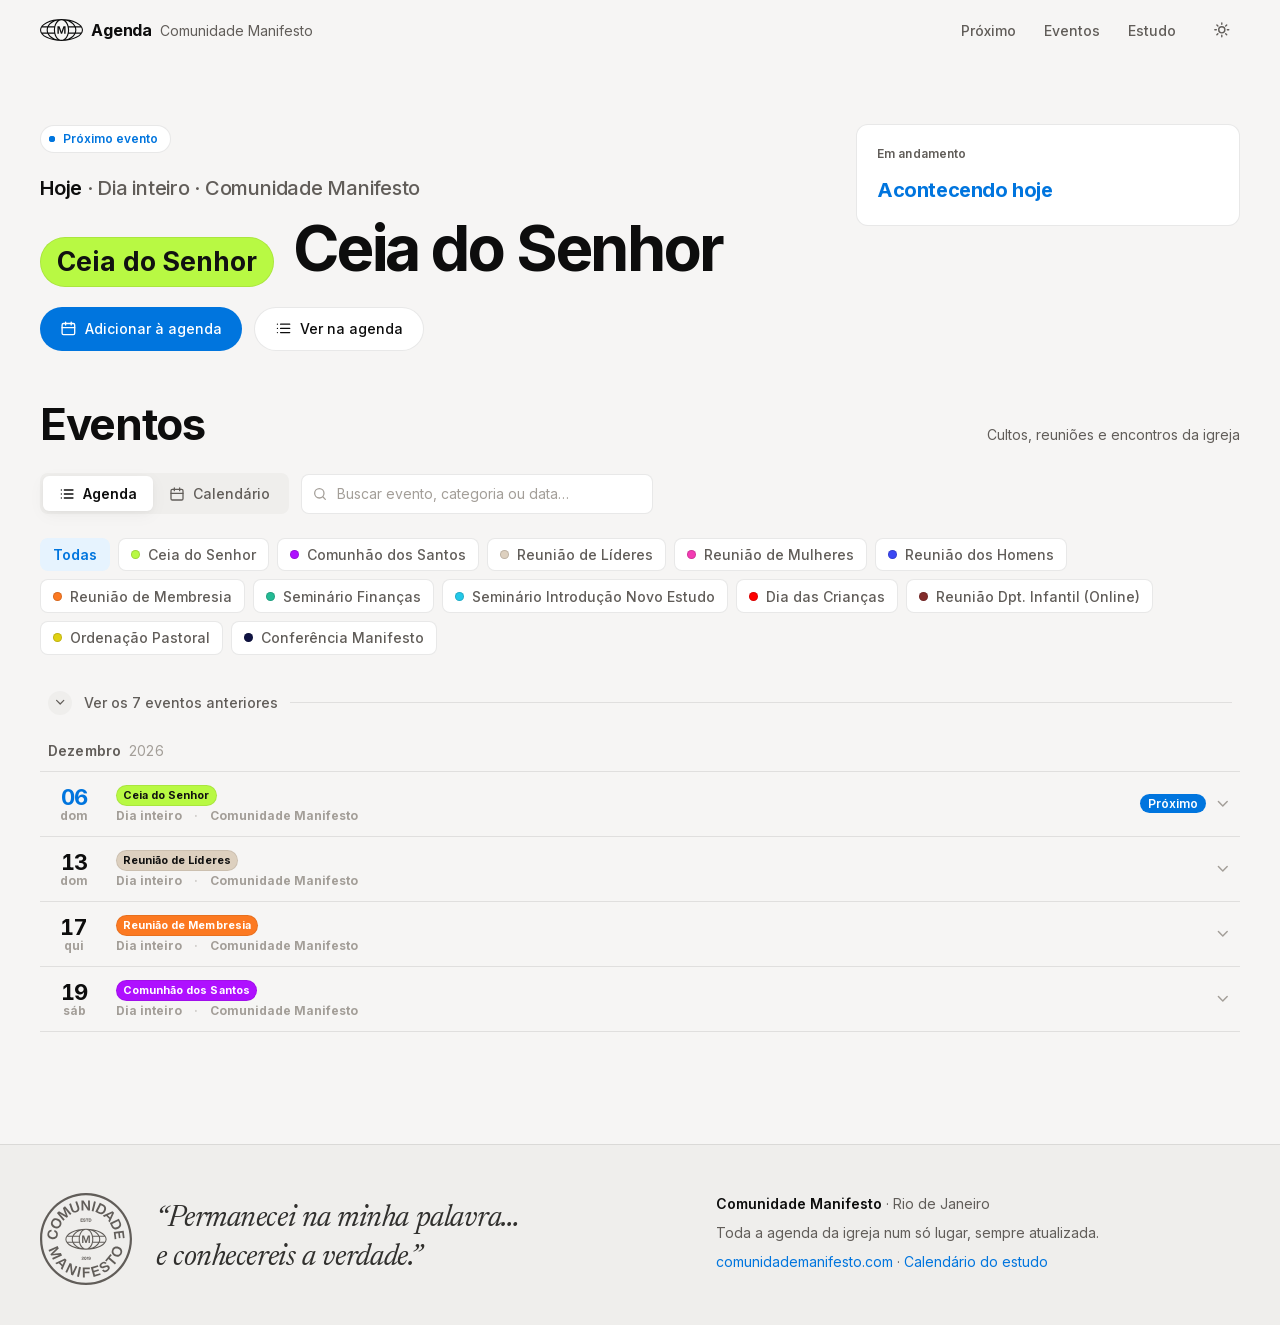
==== commit e64c4635: "Abre a agenda de eventos na visão em lista por padrão A visão em lista dá uma leitura melhor dos pró" ====
--- a/agenda/index.html
+++ b/agenda/index.html
@@ -71,8 +71,8 @@
       <div class="toolbar">
         <div class="seg" role="tablist" aria-label="Modo de visualização">
           <span class="seg__pill" aria-hidden="true"></span>
-          <button type="button" role="tab" data-view="calendario" aria-selected="true" aria-controls="panelCalendario">Calendário</button>
-          <button type="button" role="tab" data-view="agenda" aria-selected="false" aria-controls="panelAgenda">Agenda</button>
+          <button type="button" role="tab" data-view="agenda" aria-selected="true" aria-controls="panelAgenda">Agenda</button>
+          <button type="button" role="tab" data-view="calendario" aria-selected="false" aria-controls="panelCalendario">Calendário</button>
         </div>
 
         <div class="search">
@@ -85,12 +85,12 @@
 
       <div class="chips" id="toolCategorias" role="group" aria-label="Filtrar por categoria"></div>
 
-      <div class="panel" id="panelCalendario" role="tabpanel" aria-label="Calendário" style="margin-top:var(--s-6)">
-        <div id="calendario"></div>
+      <div class="panel" id="panelAgenda" role="tabpanel" aria-label="Agenda" style="margin-top:var(--s-6)">
+        <div id="agenda"></div>
       </div>
 
-      <div class="panel" id="panelAgenda" role="tabpanel" aria-label="Agenda" hidden style="margin-top:var(--s-6)">
-        <div id="agenda"></div>
+      <div class="panel" id="panelCalendario" role="tabpanel" aria-label="Calendário" hidden style="margin-top:var(--s-6)">
+        <div id="calendario"></div>
       </div>
     </div>
   </section>
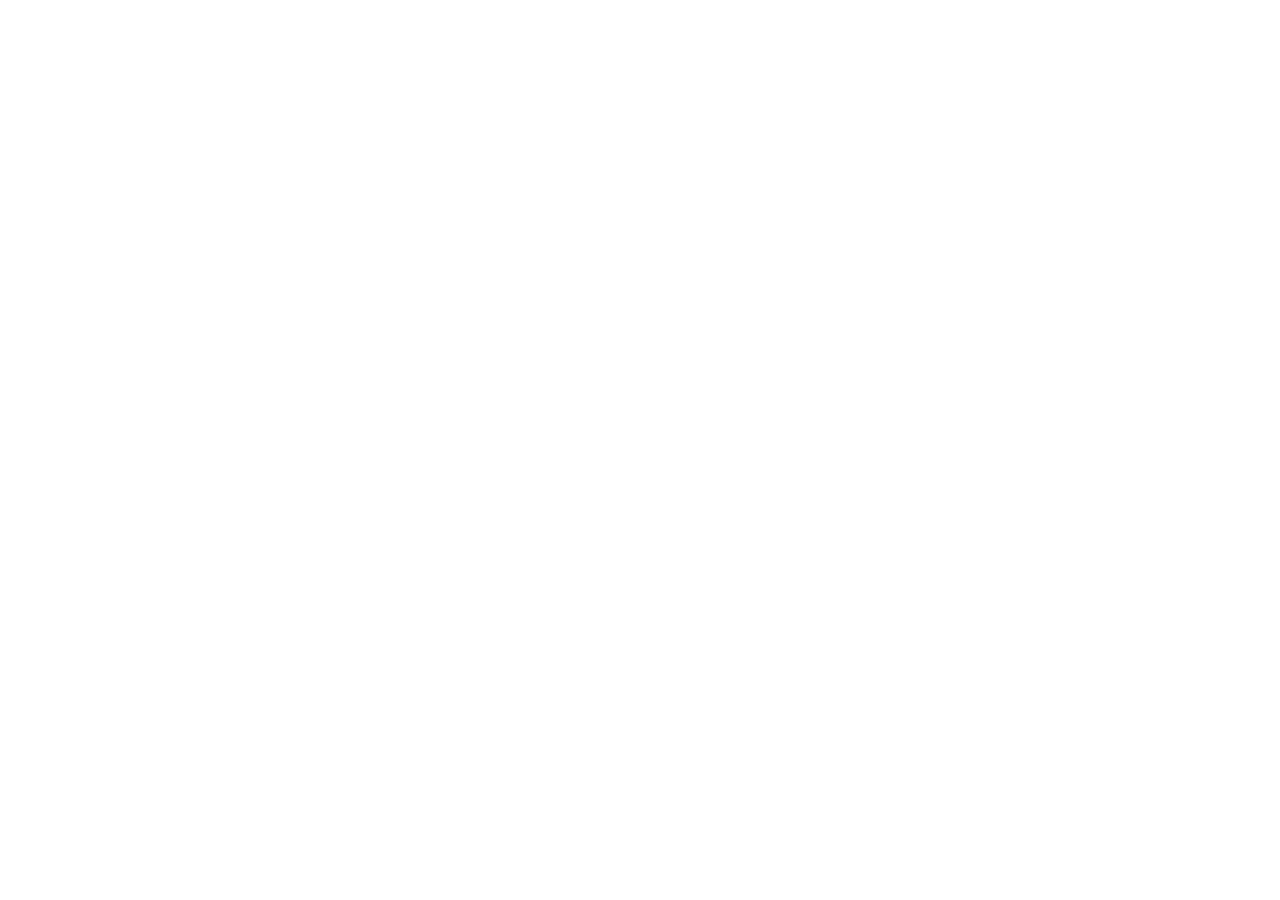
==== commit 83986eae: "Move a agenda de eventos para repositório e domínio próprios A agenda passa a viver em leo-rj-br/age" ====
--- a/agenda/index.html
+++ b/agenda/index.html
@@ -1,116 +1,20 @@
 <!doctype html>
-<html lang="pt-BR" data-theme="light">
+<html lang="pt-BR">
 <head>
 <meta charset="utf-8">
-<meta name="viewport" content="width=device-width, initial-scale=1, viewport-fit=cover">
+<meta http-equiv="refresh" content="0; url=https://agenda.comunidademanifesto.com/">
+<link rel="canonical" href="https://agenda.comunidademanifesto.com/">
 <title>Agenda de Eventos · Comunidade Manifesto</title>
-<meta name="description" content="Agenda de eventos da Comunidade Manifesto: o próximo evento em destaque, o calendário do ano e a lista completa de encontros, cultos e reuniões da igreja.">
-<meta name="theme-color" content="#f6f5f4" media="(prefers-color-scheme: light)">
-<meta name="theme-color" content="#191919" media="(prefers-color-scheme: dark)">
-<link rel="canonical" href="https://estudo.comunidademanifesto.com/agenda/">
-
-<meta property="og:type" content="website">
-<meta property="og:locale" content="pt_BR">
-<meta property="og:site_name" content="Comunidade Manifesto">
-<meta property="og:title" content="Agenda de Eventos · Comunidade Manifesto">
-<meta property="og:description" content="O próximo evento em destaque, o calendário do ano e a lista completa de encontros da igreja.">
-<meta property="og:url" content="https://estudo.comunidademanifesto.com/agenda/">
-<meta name="twitter:card" content="summary">
-
-<link rel="icon" href="../assets/favicon.svg" type="image/svg+xml">
-<link rel="apple-touch-icon" href="../assets/favicon.svg">
-
-<link rel="preload" href="../assets/fonts/inter-normal-latin.woff2" as="font" type="font/woff2" crossorigin>
-<link rel="stylesheet" href="../assets/css/fonts.css">
-<link rel="stylesheet" href="../assets/css/app.css">
-<link rel="stylesheet" href="../assets/css/agenda.css">
-
-<script>
-  // Aplica o tema antes da primeira pintura, para não haver "flash".
-  try {
-    var t = localStorage.getItem('agenda:tema');
-    if (!t) t = matchMedia('(prefers-color-scheme: dark)').matches ? 'dark' : 'light';
-    document.documentElement.dataset.theme = t;
-  } catch (e) {}
-</script>
+<meta name="robots" content="noindex">
+<style>
+  body { font: 1rem/1.5 system-ui, sans-serif; background: #f6f5f4; color: #191919;
+         display: grid; place-items: center; min-height: 100vh; margin: 0; text-align: center; padding: 2rem; }
+  a { color: #0075de; }
+</style>
 </head>
-
 <body>
-<a class="sr-only" href="#programa">Ir para a agenda</a>
-
-<header class="head">
-  <div class="wrap head__in">
-    <a class="brand" href="./">
-      <span class="brand__logo" aria-hidden="true"></span>
-      <span class="brand__mark">Agenda</span>
-      <span class="brand__sub">Comunidade Manifesto</span>
-    </a>
-    <nav class="nav" aria-label="Seções">
-      <a href="#hero">Próximo</a>
-      <a href="#programa">Eventos</a>
-      <a href="../">Estudo</a>
-    </nav>
-    <button class="icon-btn theme-toggle" id="tema" type="button" aria-label="Alternar entre tema claro e escuro"></button>
-  </div>
-</header>
-
-<main>
-  <!-- Herói: o próximo evento, sempre em destaque -->
-  <section class="hero" id="hero" aria-labelledby="heroLabel">
-    <h2 class="sr-only" id="heroLabel">Próximo evento</h2>
-  </section>
-
-  <!-- Programa: calendário do mês + agenda cronológica -->
-  <section class="programa" id="programa">
-    <div class="wrap">
-      <div class="section-head" data-reveal>
-        <h2>Eventos</h2>
-        <p>Cultos, reuniões e encontros da igreja</p>
-      </div>
-
-      <div class="toolbar">
-        <div class="seg" role="tablist" aria-label="Modo de visualização">
-          <span class="seg__pill" aria-hidden="true"></span>
-          <button type="button" role="tab" data-view="agenda" aria-selected="true" aria-controls="panelAgenda">Agenda</button>
-          <button type="button" role="tab" data-view="calendario" aria-selected="false" aria-controls="panelCalendario">Calendário</button>
-        </div>
-
-        <div class="search">
-          <label class="sr-only" for="busca">Buscar por evento, categoria, data ou local</label>
-          <input id="busca" type="search" autocomplete="off" spellcheck="false"
-                 placeholder="Buscar evento, categoria ou data…">
-          <button class="search__clear" id="limpar" type="button" aria-label="Limpar busca"></button>
-        </div>
-      </div>
-
-      <div class="chips" id="toolCategorias" role="group" aria-label="Filtrar por categoria"></div>
-
-      <div class="panel" id="panelAgenda" role="tabpanel" aria-label="Agenda" style="margin-top:var(--s-6)">
-        <div id="agenda"></div>
-      </div>
-
-      <div class="panel" id="panelCalendario" role="tabpanel" aria-label="Calendário" hidden style="margin-top:var(--s-6)">
-        <div id="calendario"></div>
-      </div>
-    </div>
-  </section>
-</main>
-
-<footer class="foot">
-  <div class="wrap foot__in">
-    <div class="foot__brand">
-      <a class="foot__selo" href="https://comunidademanifesto.com" aria-label="Comunidade Manifesto"></a>
-      <p class="foot__word">“Permanecei na minha palavra… e conhecereis a verdade.”</p>
-    </div>
-    <div class="foot__meta">
-      <p><strong>Comunidade Manifesto</strong> · Rio de Janeiro</p>
-      <p>Toda a agenda da igreja num só lugar, sempre atualizada.</p>
-      <p><a href="https://comunidademanifesto.com">comunidademanifesto.com</a> · <a href="../">Calendário do estudo</a></p>
-    </div>
-  </div>
-</footer>
-
-<script src="../data/agenda.js"></script>
-<script src="../assets/js/agenda.js"></script>
+  <p>A agenda de eventos mudou de endereço.<br>
+     Se não for redirecionado automaticamente,
+     <a href="https://agenda.comunidademanifesto.com/">clique aqui</a>.</p>
 </body>
 </html>
